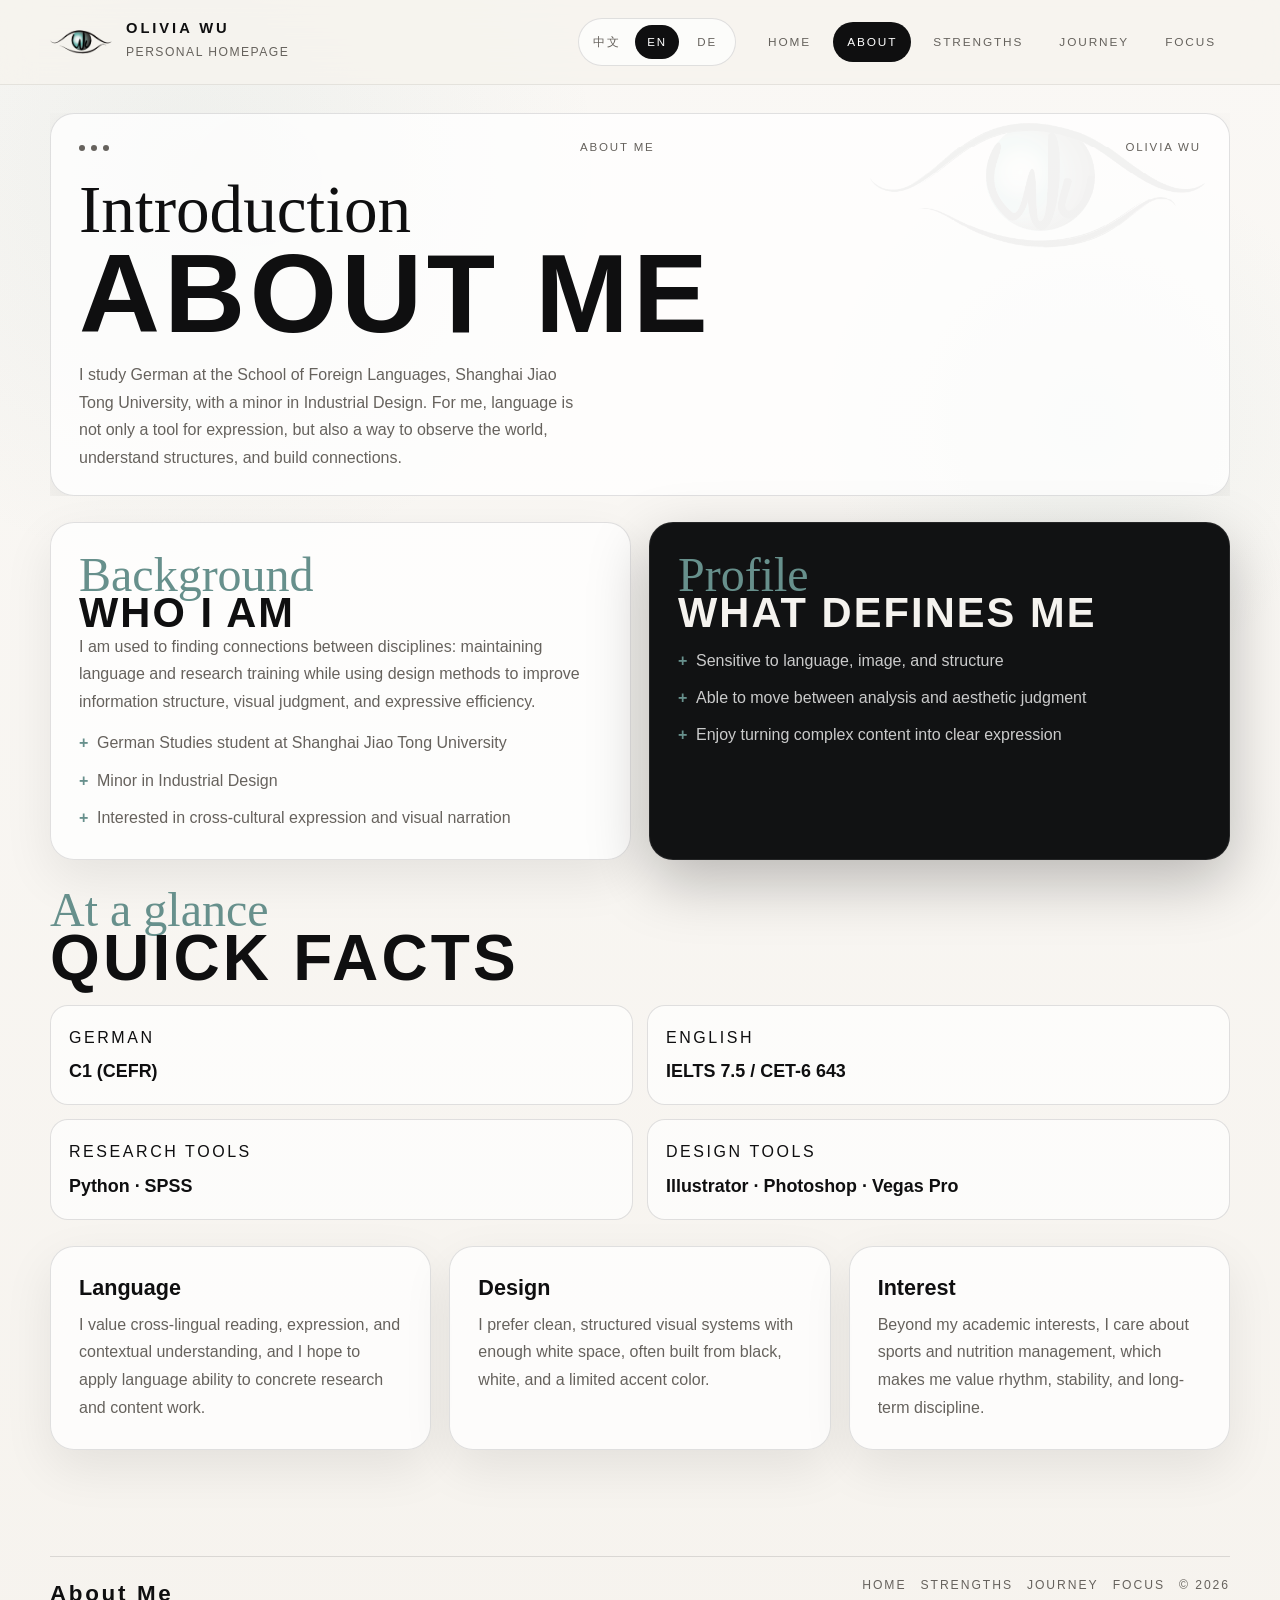
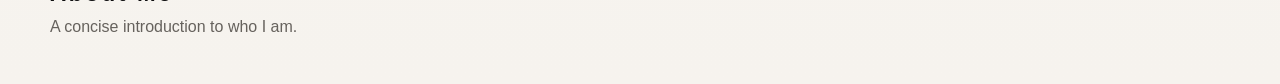
==== education.html @ 940ac545 "初次上传个人主页" ====
﻿<!doctype html>
<html lang="zh-CN">
  <head><meta charset="utf-8"><meta name="viewport" content="width=device-width, initial-scale=1"><title>About | Olivia Wu</title><meta name="description" content="About Olivia Wu."><link rel="icon" href="assets/images/favicon.png" type="image/png"><link rel="stylesheet" href="styles.css"></head>
  <body data-page="about" data-title-key="site_title">
    <header class="site-header"><div class="container header-row"><a class="brand" href="index.html"><img class="brand-logo" src="assets/images/logo-eye.png" alt="Olivia Wu logo"><div class="brand-copy"><strong data-i18n="brand_name"></strong><span data-i18n="brand_subtitle"></span></div></a><div class="header-actions"><div class="lang-switch" aria-label="Language"><button class="lang-btn" type="button" data-lang="zh">中文</button><button class="lang-btn" type="button" data-lang="en">EN</button><button class="lang-btn" type="button" data-lang="de">DE</button></div><button class="nav-toggle" type="button" aria-expanded="false" aria-label="Menu"><span></span><span></span></button><nav class="site-nav" aria-label="Main navigation"><a class="nav-link" data-link="home" data-i18n="nav_home" href="index.html"></a><a class="nav-link" data-link="about" data-i18n="nav_about" href="education.html"></a><a class="nav-link" data-link="strengths" data-i18n="nav_strengths" href="research.html"></a><a class="nav-link" data-link="journey" data-i18n="nav_journey" href="experience.html"></a><a class="nav-link" data-link="focus" data-i18n="nav_focus" href="identity.html"></a></nav></div></div></header>
    <main class="site-main"><div class="container">
      <section class="section reveal watermark-host hero-compact"><div class="section-watermark" aria-hidden="true"><img src="assets/images/logo-eye.png" alt=""></div><article class="hero-card"><div class="topline"><div class="dots"><span></span><span></span><span></span></div><span class="micro" data-i18n="about_top_left"></span><span class="micro" data-i18n="about_top_right"></span></div><p class="script-line" data-i18n="about_script_intro"></p><h1 class="page-word" data-i18n="about_title"></h1><p class="hero-intro" data-i18n="about_intro"></p></article></section>
      <section class="section reveal"><div class="split-layout"><article class="card"><span class="script-accent" data-i18n="about_script_background"></span><h2 class="card-title" data-i18n="about_title_who"></h2><p class="body-copy" data-i18n="about_background_body"></p><ul class="list"><li data-i18n="about_list_1"></li><li data-i18n="about_list_2"></li><li data-i18n="about_list_3"></li></ul></article><article class="card dark"><span class="script-accent" data-i18n="about_script_profile"></span><h2 class="card-title" data-i18n="about_title_profile"></h2><ul class="list"><li data-i18n="about_profile_1"></li><li data-i18n="about_profile_2"></li><li data-i18n="about_profile_3"></li></ul></article></div></section>
      <section class="section reveal"><div class="section-header"><div><span class="script-accent" data-i18n="about_script_facts"></span><h2 class="section-title" data-i18n="about_title_facts"></h2></div></div><div class="stats"><div class="stat-item"><span class="micro" data-i18n="stat_german"></span><strong data-i18n="about_stat_german_value"></strong></div><div class="stat-item"><span class="micro" data-i18n="stat_english"></span><strong data-i18n="about_stat_english_value"></strong></div><div class="stat-item"><span class="micro" data-i18n="stat_research_tools"></span><strong data-i18n="about_stat_research_value"></strong></div><div class="stat-item"><span class="micro" data-i18n="stat_design_tools"></span><strong data-i18n="about_stat_design_value"></strong></div></div></section>
      <section class="section reveal"><div class="grid-3"><article class="card"><h3 data-i18n="about_card_language"></h3><p data-i18n="about_language_body"></p></article><article class="card"><h3 data-i18n="about_card_design"></h3><p data-i18n="about_design_body"></p></article><article class="card"><h3 data-i18n="about_card_interest"></h3><p data-i18n="about_interest_body"></p></article></div></section>
    </div></main>
    <footer class="site-footer"><div class="container footer-row"><div class="footer-copy"><strong data-i18n="about_title"></strong><p data-i18n="footer_about"></p></div><div class="footer-links"><a class="footer-link" data-i18n="nav_home" href="index.html"></a><a class="footer-link" data-i18n="nav_strengths" href="research.html"></a><a class="footer-link" data-i18n="nav_journey" href="experience.html"></a><a class="footer-link" data-i18n="nav_focus" href="identity.html"></a><span class="footer-link">© <span data-year></span></span></div></div></footer>
    <script src="data/content.js"></script><script src="script.js"></script>
  </body>
</html>
---- styles.css ----
﻿:root {
  --paper: #f6f3ee;
  --paper-2: #efebe4;
  --ink: #0f0f10;
  --muted: #66625d;
  --line: rgba(15, 15, 16, 0.12);
  --accent: #67908c;
  --accent-deep: #304745;
  --accent-soft: #95beba;
  --white: #ffffff;
  --shadow: 0 18px 50px rgba(15, 15, 16, 0.08);
  --container: min(1180px, calc(100vw - 40px));
  --radius: 24px;
  --display: Impact, Haettenschweiler, 'Arial Narrow Bold', 'Arial Black', sans-serif;
  --body: 'Segoe UI', 'PingFang SC', 'Microsoft YaHei', sans-serif;
  --script: 'Brush Script MT', 'Segoe Script', cursive;
}

* { box-sizing: border-box; }
html { scroll-behavior: smooth; }
body {
  margin: 0;
  color: var(--ink);
  background:
    radial-gradient(circle at 15% 10%, rgba(103, 144, 140, 0.08), transparent 22%),
    radial-gradient(circle at 85% 25%, rgba(149, 190, 186, 0.10), transparent 16%),
    linear-gradient(180deg, #faf8f5 0%, var(--paper) 100%);
  font-family: var(--body);
  line-height: 1.7;
}
body[data-lang='zh'] .display-word,
body[data-lang='zh'] .page-word {
  font-family: "Songti SC", "STSong", "Noto Serif SC", serif;
  font-weight: 700;
  color: var(--ink);
  letter-spacing: 0.08em;
  line-height: 1.04;
}
body[data-lang='zh'] .display-word {
  font-size: clamp(4.2rem, 12vw, 7rem);
}
body[data-lang='zh'] .page-word {
  font-size: clamp(3.1rem, 9vw, 5.1rem);
}
body[data-lang='zh'] .dark .display-word,
body[data-lang='zh'] .dark .page-word {
  color: #f5f3ef;
}
body::before {
  content: '';
  position: fixed;
  inset: 0;
  pointer-events: none;
  opacity: 0.18;
  background-image:
    linear-gradient(rgba(255,255,255,0.18), rgba(255,255,255,0.18)),
    radial-gradient(circle at 20% 20%, rgba(0,0,0,0.03) 0, transparent 28%),
    radial-gradient(circle at 80% 30%, rgba(0,0,0,0.025) 0, transparent 26%),
    radial-gradient(circle at 40% 70%, rgba(0,0,0,0.02) 0, transparent 22%);
  mix-blend-mode: multiply;
}
img { display: block; max-width: 100%; }
a { color: inherit; text-decoration: none; }
p, ul { margin: 0; }
ul { padding: 0; list-style: none; }
.container { width: var(--container); margin: 0 auto; }

.eyebrow,
.topline,
.micro,
.nav-link,
.pill,
.meta-tag,
.footer-link,
.lang-btn {
  text-transform: uppercase;
  letter-spacing: 0.16em;
}

.site-header {
  position: sticky;
  top: 0;
  z-index: 50;
  backdrop-filter: blur(16px);
  background: rgba(246, 243, 238, 0.84);
  border-bottom: 1px solid rgba(15, 15, 16, 0.08);
}
.header-row {
  display: flex;
  align-items: center;
  justify-content: space-between;
  gap: 20px;
  min-height: 84px;
}
.brand {
  display: flex;
  align-items: center;
  gap: 14px;
  min-width: 0;
}
.brand-logo {
  width: 62px;
  min-width: 62px;
}
.brand-copy strong {
  display: block;
  font: 700 0.92rem/1 var(--display);
  letter-spacing: 0.2em;
}
.brand-copy span {
  display: block;
  margin-top: 6px;
  color: var(--muted);
  font-size: 0.76rem;
  letter-spacing: 0.12em;
  text-transform: uppercase;
}
.header-actions {
  display: flex;
  align-items: center;
  gap: 18px;
}
.lang-switch {
  display: flex;
  align-items: center;
  gap: 6px;
  padding: 6px;
  border: 1px solid var(--line);
  border-radius: 999px;
  background: rgba(255,255,255,0.72);
}
.lang-btn {
  min-width: 44px;
  height: 34px;
  border: 0;
  background: transparent;
  border-radius: 999px;
  color: var(--muted);
  font-size: 0.72rem;
  cursor: pointer;
}
.lang-btn.active {
  background: var(--ink);
  color: var(--white);
}
.nav-toggle {
  display: none;
  width: 46px;
  height: 46px;
  padding: 0;
  border: 1px solid var(--line);
  background: rgba(255,255,255,0.7);
  border-radius: 14px;
}
.nav-toggle span {
  display: block;
  width: 18px;
  height: 2px;
  margin: 4px auto;
  background: var(--ink);
}
.site-nav {
  display: flex;
  align-items: center;
  gap: 8px;
}
.nav-link {
  font-size: 0.74rem;
  color: var(--muted);
  padding: 10px 14px;
  border-radius: 999px;
  transition: 0.2s ease;
}
.nav-link:hover,
.nav-link.active,
.nav-link[aria-current='page'] {
  background: var(--ink);
  color: var(--white);
}

.site-main { padding: 28px 0 80px; }
.section { margin-bottom: 26px; }
.card,
.hero-card,
.timeline-card,
.closing-card,
.feature-box {
  border: 1px solid var(--line);
  border-radius: var(--radius);
  background: rgba(255,255,255,0.74);
  box-shadow: var(--shadow);
  padding: 28px;
}
.dark {
  background: #111213;
  color: #f5f3ef;
  border-color: rgba(255,255,255,0.08);
  box-shadow: 0 22px 60px rgba(0,0,0,0.25);
}
.dark p,
.dark li,
.dark .section-note,
.dark .body-copy { color: rgba(255,255,255,0.76); }
.dark .meta-tag,
.dark .eyebrow,
.dark .pill,
.dark .micro { color: rgba(255,255,255,0.68); }

.topline {
  display: flex;
  align-items: center;
  justify-content: space-between;
  gap: 14px;
  margin-bottom: 18px;
  font-size: 0.72rem;
  color: var(--muted);
}
.dots { display: inline-flex; gap: 6px; }
.dots span { width: 6px; height: 6px; border-radius: 50%; background: currentColor; }
.eyebrow {
  color: var(--accent-deep);
  font-size: 0.78rem;
  font-weight: 700;
  margin-bottom: 14px;
}
.hero-layout,
.split-layout,
.grid-4,
.grid-3,
.grid-2,
.timeline-grid,
.focus-grid,
.footer-row { display: grid; gap: 18px; }
.hero-layout { grid-template-columns: 1.25fr 0.75fr; align-items: stretch; }
.hero-layout-single { grid-template-columns: 1fr; }
.hero-layout-portrait { grid-template-columns: 1.05fr 0.72fr; align-items: center; }
.split-layout,
.grid-2,
.footer-row { grid-template-columns: repeat(2, minmax(0, 1fr)); }
.grid-4 { grid-template-columns: repeat(4, minmax(0, 1fr)); }
.grid-3,
.timeline-grid,
.focus-grid { grid-template-columns: repeat(3, minmax(0, 1fr)); }

.display-word {
  margin: 0;
  font-family: var(--display);
  font-size: clamp(5rem, 16vw, 9.6rem);
  line-height: 0.88;
  letter-spacing: 0.02em;
  color: var(--accent);
  text-transform: uppercase;
}
.page-word {
  margin: 0;
  font-family: var(--display);
  font-size: clamp(4rem, 13vw, 7rem);
  line-height: 0.88;
  letter-spacing: 0.04em;
  text-transform: uppercase;
}
.script-line {
  margin: 0 0 -4px;
  font-family: var(--script);
  font-size: clamp(2.3rem, 6vw, 4.2rem);
  line-height: 1;
  font-weight: 500;
}
.title-stack { position: relative; margin-bottom: 24px; }
.script-line + .page-word {
  margin-top: 6px;
}
.page-word + .hero-intro,
.title-stack + .hero-intro,
.title-stack + .intro-with-portrait {
  margin-top: 18px;
}
.watermark-host {
  position: relative;
  overflow: hidden;
}
.section-watermark {
  position: absolute;
  top: 8px;
  right: 22px;
  width: min(34vw, 340px);
  opacity: 0.18;
  pointer-events: none;
  z-index: 0;
}
.section-watermark img {
  width: 100%;
}
.section-watermark.light-ink {
  opacity: 0.24;
}
.watermark-host .hero-layout,
.watermark-host .section-header,
.watermark-host .grid-4,
.watermark-host .split-layout,
.watermark-host .focus-grid,
.watermark-host .grid-2,
.watermark-host .hero-card,
.watermark-host .feature-box,
.watermark-host .closing-card,
.watermark-host .card {
  position: relative;
  z-index: 1;
}
.hero-intro,
.body-copy,
.section-note,
.card p,
.timeline-card p,
.closing-card p,
.feature-box p {
  color: var(--muted);
  font-size: 1rem;
  line-height: 1.72;
}
.hero-card p + p,
.card p + p,
.timeline-card p + p,
.closing-card p + p,
.feature-box p + p,
.footer-copy p + p {
  margin-top: 1.9em;
}
.hero-intro { max-width: 58ch; }
.intro-with-portrait {
  display: grid;
  grid-template-columns: minmax(0, 1fr) 360px;
  gap: 16px;
  align-items: start;
  position: relative;
}
.intro-copy {
  display: grid;
  gap: 14px;
  position: relative;
  z-index: 2;
}
.hero-actions {
  display: flex;
  flex-wrap: wrap;
  gap: 12px;
  margin-top: 24px;
}
.button {
  display: inline-flex;
  align-items: center;
  justify-content: center;
  min-height: 48px;
  padding: 0 20px;
  border-radius: 999px;
  border: 1px solid var(--ink);
  font-weight: 700;
  transition: 0.2s ease;
}
.button.primary { background: var(--ink); color: var(--white); }
.button.secondary { background: transparent; }
.button:hover { transform: translateY(-1px); }
.meta-row,
.pill-row,
.tags { display: flex; flex-wrap: wrap; gap: 10px; }
.meta-row { margin-top: 20px; }
.pill,
.meta-tag {
  display: inline-flex;
  align-items: center;
  min-height: 38px;
  padding: 0 14px;
  border-radius: 999px;
  border: 1px solid var(--line);
  background: rgba(255,255,255,0.82);
  font-size: 0.76rem;
  color: var(--muted);
}
.dark .pill,
.dark .meta-tag {
  background: rgba(255,255,255,0.06);
  border-color: rgba(255,255,255,0.1);
}
.hero-aside {
  display: flex;
  flex-direction: column;
  justify-content: center;
  min-height: 100%;
  overflow: hidden;
  position: relative;
}
.hero-aside::after {
  content: '';
  position: absolute;
  inset: auto -50px -60px auto;
  width: 210px;
  height: 210px;
  border-radius: 50%;
  background: radial-gradient(circle, rgba(149,190,186,0.8), rgba(149,190,186,0));
  opacity: 0.55;
}
.logo-block {
  position: relative;
  padding: 12px 0;
}
.logo-block img {
  width: 100%;
  max-width: 360px;
  margin-left: auto;
  position: relative;
  z-index: 1;
}
.portrait-stage {
  position: relative;
  display: flex;
  align-items: start;
  justify-content: center;
  padding: 0;
  z-index: 4;
  margin-top: -112px;
  margin-left: -112px;
  margin-right: -12px;
}
.portrait-stage img {
  position: relative;
  z-index: 1;
  width: min(100%, 410px);
  filter: drop-shadow(0 14px 20px rgba(0,0,0,0.04));
}
.hero-compact .hero-card {
  padding-top: 24px;
  padding-bottom: 24px;
}
.home-hero-card .topline {
  margin-bottom: 10px;
}
.home-hero-card .title-stack {
  margin-bottom: 10px;
  z-index: 3;
}
.home-hero-card .script-line {
  margin-bottom: -2px;
}
.home-hero-card .title-stack + .intro-with-portrait {
  margin-top: 10px;
}
.home-hero-card .hero-intro {
  max-width: 42ch;
}
.home-hero-card .meta-row {
  margin-top: 6px;
}
.home-hero-card .hero-actions {
  margin-top: 4px;
}
.home-hero-card {
  padding-top: 16px;
  padding-bottom: 14px;
}
.home-hero-section .section-watermark {
  top: -4px;
  right: 8px;
  width: min(36vw, 390px);
  opacity: 0.18;
}
.accent-bar {
  height: 12px;
  width: 120px;
  margin-top: 24px;
  border-radius: 999px;
  background: linear-gradient(90deg, var(--accent-deep), var(--accent-soft));
}
.section-header {
  display: flex;
  align-items: end;
  justify-content: space-between;
  gap: 20px;
  margin-bottom: 16px;
}
.section-title,
.card-title,
.timeline-title {
  margin: 0;
  font-family: var(--display);
  line-height: 0.95;
  letter-spacing: 0.05em;
  text-transform: uppercase;
}
.section-title { font-size: clamp(2.2rem, 6vw, 4rem); }
.card-title { font-size: clamp(1.7rem, 4vw, 2.6rem); }
.timeline-title { font-size: clamp(1.5rem, 3.3vw, 2.1rem); }
.script-accent {
  display: block;
  margin-bottom: -6px;
  color: var(--accent);
  font-family: var(--script);
  font-size: clamp(1.8rem, 4.4vw, 3rem);
  line-height: 1;
}
.star {
  display: inline-block;
  color: var(--accent);
  font-size: 2rem;
  line-height: 1;
  transform: translateY(2px);
}
.card h3,
.feature-box h3,
.timeline-card h3,
.closing-card h3 {
  margin: 0 0 10px;
  font-size: 1.35rem;
  line-height: 1.2;
}
.number {
  font-family: var(--display);
  font-size: 2rem;
  color: var(--accent);
  margin-bottom: 10px;
  letter-spacing: 0.08em;
}
.list {
  display: grid;
  gap: 10px;
  margin-top: 14px;
}
.list li {
  padding-left: 18px;
  position: relative;
  color: var(--muted);
}
.list li::before {
  content: '+';
  position: absolute;
  left: 0;
  top: 0;
  color: var(--accent);
  font-weight: 700;
}
.dark .list li { color: rgba(255,255,255,0.78); }
.stats {
  display: grid;
  grid-template-columns: repeat(2, minmax(0, 1fr));
  gap: 14px;
}
.stat-item {
  padding: 18px;
  border-radius: 18px;
  border: 1px solid var(--line);
  background: rgba(255,255,255,0.65);
}
.stat-item strong { display: block; margin-top: 5px; font-size: 1.12rem; }
.timeline-card {
  min-height: 100%;
  position: relative;
  overflow: hidden;
}
.timeline-card::after {
  content: '';
  position: absolute;
  inset: auto -30px -30px auto;
  width: 110px;
  height: 110px;
  border-radius: 50%;
  background: radial-gradient(circle, rgba(149,190,186,0.45), transparent 70%);
}
.year {
  margin-bottom: 12px;
  font: 700 0.9rem/1 var(--display);
  letter-spacing: 0.16em;
  color: var(--accent-deep);
}
.quote-line {
  padding: 18px 0 0;
  border-top: 1px solid var(--line);
  font-family: var(--display);
  font-size: clamp(1.8rem, 4vw, 2.8rem);
  letter-spacing: 0.04em;
  line-height: 0.96;
  text-transform: uppercase;
}
.closing-card {
  display: flex;
  flex-direction: column;
  justify-content: space-between;
  min-height: 100%;
}
.site-footer { padding: 0 0 44px; }
.footer-row {
  align-items: start;
  padding-top: 18px;
  border-top: 1px solid var(--line);
}
.footer-copy strong {
  display: block;
  font-family: var(--display);
  font-size: 1.4rem;
  letter-spacing: 0.12em;
}
.footer-copy p { color: var(--muted); }
.footer-links {
  display: flex;
  flex-wrap: wrap;
  gap: 10px 14px;
  justify-content: flex-end;
}
.footer-link { color: var(--muted); font-size: 0.76rem; }

.reveal { opacity: 0; transform: translateY(20px); transition: 0.55s ease; }
.reveal.is-visible { opacity: 1; transform: translateY(0); }

@media (max-width: 1120px) {
  .header-row { align-items: flex-start; padding: 14px 0; }
  .header-actions { flex-direction: column; align-items: flex-end; }
}

@media (max-width: 1024px) {
  .hero-layout,
  .hero-layout-portrait,
  .grid-4,
  .grid-3,
  .timeline-grid,
  .focus-grid,
  .split-layout,
  .grid-2,
  .footer-row { grid-template-columns: repeat(2, minmax(0, 1fr)); }
  .hero-layout,
  .hero-layout-single { grid-template-columns: 1fr; }
  .intro-with-portrait { grid-template-columns: 1fr 0.72fr; }
  .hero-aside { min-height: 340px; }
  .section-watermark {
    width: min(42vw, 260px);
    top: 22px;
  }
}

@media (max-width: 760px) {
  .header-row { align-items: center; }
  .header-actions { align-items: flex-end; }
  .nav-toggle { display: inline-block; }
  .site-nav {
    position: absolute;
    top: calc(100% + 8px);
    left: 20px;
    right: 20px;
    display: none;
    flex-direction: column;
    align-items: stretch;
    padding: 14px;
    border: 1px solid var(--line);
    border-radius: 20px;
    background: rgba(246,243,238,0.96);
    box-shadow: var(--shadow);
  }
  .site-nav.is-open { display: flex; }
  .hero-layout,
  .hero-layout-portrait,
  .split-layout,
  .grid-4,
  .grid-3,
  .grid-2,
  .timeline-grid,
  .focus-grid,
  .stats,
  .footer-row { grid-template-columns: 1fr; }
  .section-header,
  .topline { flex-direction: column; align-items: flex-start; }
  .brand-logo { width: 60px; min-width: 60px; }
  .section-watermark {
    width: 180px;
    top: 14px;
    right: 10px;
    opacity: 0.14;
  }
  .intro-with-portrait {
    grid-template-columns: 1fr;
    gap: 14px;
  }
  .portrait-stage {
    min-height: auto;
    justify-content: flex-start;
    padding-top: 0;
    margin-top: -12px;
    margin-left: 0;
    margin-right: 0;
  }
  .portrait-stage img {
    width: min(100%, 220px);
  }
  .card,
  .hero-card,
  .timeline-card,
  .closing-card,
  .feature-box { padding: 22px; }
}
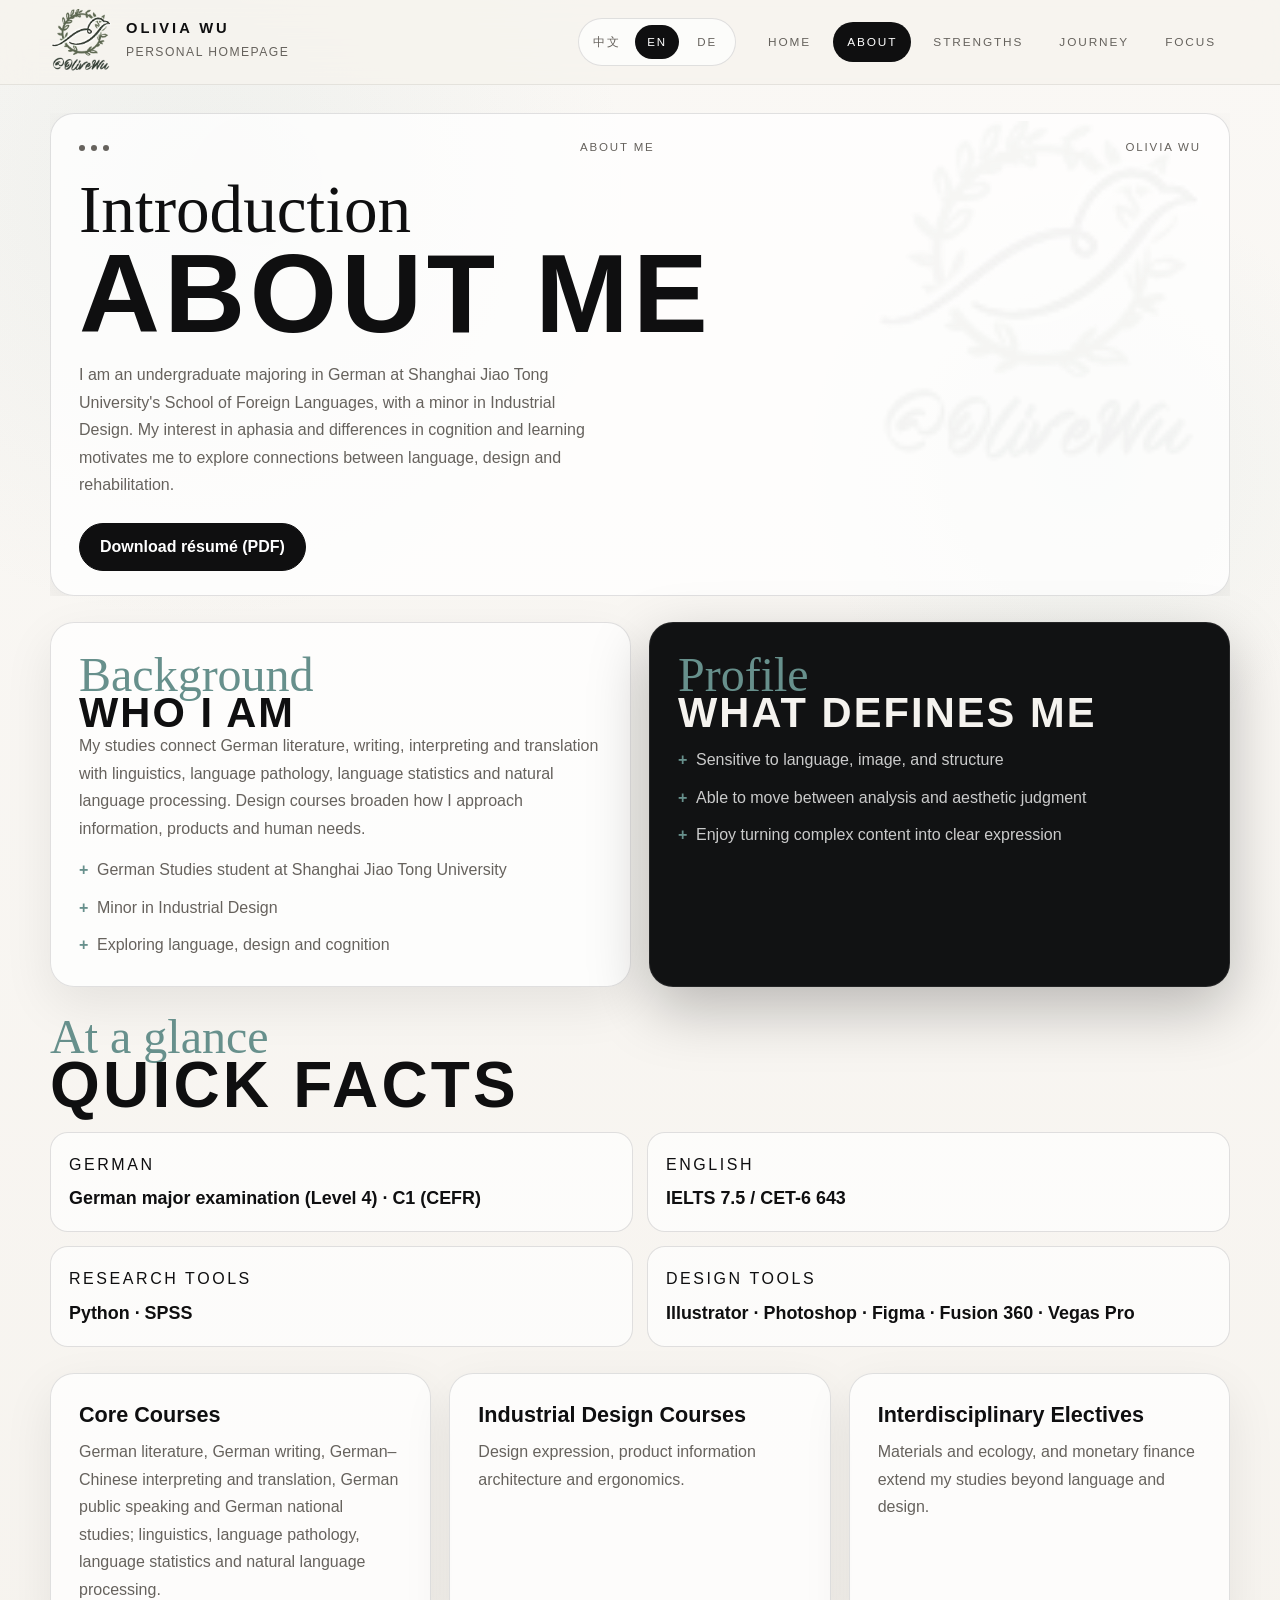
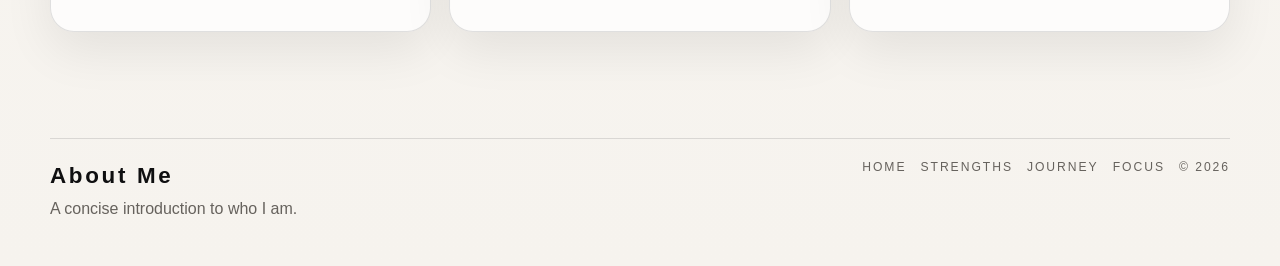
==== commit c6d9a0cc: "Update resume, portrait and personal branding" ====
--- a/education.html
+++ b/education.html
@@ -1,10 +1,10 @@
-﻿<!doctype html>
+<!doctype html>
 <html lang="zh-CN">
   <head><meta charset="utf-8"><meta name="viewport" content="width=device-width, initial-scale=1"><title>About | Olivia Wu</title><meta name="description" content="About Olivia Wu."><link rel="icon" href="assets/images/favicon.png" type="image/png"><link rel="stylesheet" href="styles.css"></head>
   <body data-page="about" data-title-key="site_title">
-    <header class="site-header"><div class="container header-row"><a class="brand" href="index.html"><img class="brand-logo" src="assets/images/logo-eye.png" alt="Olivia Wu logo"><div class="brand-copy"><strong data-i18n="brand_name"></strong><span data-i18n="brand_subtitle"></span></div></a><div class="header-actions"><div class="lang-switch" aria-label="Language"><button class="lang-btn" type="button" data-lang="zh">中文</button><button class="lang-btn" type="button" data-lang="en">EN</button><button class="lang-btn" type="button" data-lang="de">DE</button></div><button class="nav-toggle" type="button" aria-expanded="false" aria-label="Menu"><span></span><span></span></button><nav class="site-nav" aria-label="Main navigation"><a class="nav-link" data-link="home" data-i18n="nav_home" href="index.html"></a><a class="nav-link" data-link="about" data-i18n="nav_about" href="education.html"></a><a class="nav-link" data-link="strengths" data-i18n="nav_strengths" href="research.html"></a><a class="nav-link" data-link="journey" data-i18n="nav_journey" href="experience.html"></a><a class="nav-link" data-link="focus" data-i18n="nav_focus" href="identity.html"></a></nav></div></div></header>
+    <header class="site-header"><div class="container header-row"><a class="brand" href="index.html"><img class="brand-logo" src="assets/images/logo.png" alt="Olivia Wu logo"><div class="brand-copy"><strong data-i18n="brand_name"></strong><span data-i18n="brand_subtitle"></span></div></a><div class="header-actions"><div class="lang-switch" aria-label="Language"><button class="lang-btn" type="button" data-lang="zh">中文</button><button class="lang-btn" type="button" data-lang="en">EN</button><button class="lang-btn" type="button" data-lang="de">DE</button></div><button class="nav-toggle" type="button" aria-expanded="false" aria-label="Menu"><span></span><span></span></button><nav class="site-nav" aria-label="Main navigation"><a class="nav-link" data-link="home" data-i18n="nav_home" href="index.html"></a><a class="nav-link" data-link="about" data-i18n="nav_about" href="education.html"></a><a class="nav-link" data-link="strengths" data-i18n="nav_strengths" href="research.html"></a><a class="nav-link" data-link="journey" data-i18n="nav_journey" href="experience.html"></a><a class="nav-link" data-link="focus" data-i18n="nav_focus" href="identity.html"></a></nav></div></div></header>
     <main class="site-main"><div class="container">
-      <section class="section reveal watermark-host hero-compact"><div class="section-watermark" aria-hidden="true"><img src="assets/images/logo-eye.png" alt=""></div><article class="hero-card"><div class="topline"><div class="dots"><span></span><span></span><span></span></div><span class="micro" data-i18n="about_top_left"></span><span class="micro" data-i18n="about_top_right"></span></div><p class="script-line" data-i18n="about_script_intro"></p><h1 class="page-word" data-i18n="about_title"></h1><p class="hero-intro" data-i18n="about_intro"></p></article></section>
+      <section class="section reveal watermark-host hero-compact"><div class="section-watermark" aria-hidden="true"><img src="assets/images/logo.png" alt=""></div><article class="hero-card"><div class="topline"><div class="dots"><span></span><span></span><span></span></div><span class="micro" data-i18n="about_top_left"></span><span class="micro" data-i18n="about_top_right"></span></div><p class="script-line" data-i18n="about_script_intro"></p><h1 class="page-word" data-i18n="about_title"></h1><p class="hero-intro" data-i18n="about_intro"></p><div class="hero-actions"><a class="button primary" data-i18n="resume_download" href="assets/documents/Olivia-Wu-Resume.pdf" download="Olivia-Wu-Resume.pdf" type="application/pdf">下载简历（PDF）</a></div></article></section>
       <section class="section reveal"><div class="split-layout"><article class="card"><span class="script-accent" data-i18n="about_script_background"></span><h2 class="card-title" data-i18n="about_title_who"></h2><p class="body-copy" data-i18n="about_background_body"></p><ul class="list"><li data-i18n="about_list_1"></li><li data-i18n="about_list_2"></li><li data-i18n="about_list_3"></li></ul></article><article class="card dark"><span class="script-accent" data-i18n="about_script_profile"></span><h2 class="card-title" data-i18n="about_title_profile"></h2><ul class="list"><li data-i18n="about_profile_1"></li><li data-i18n="about_profile_2"></li><li data-i18n="about_profile_3"></li></ul></article></div></section>
       <section class="section reveal"><div class="section-header"><div><span class="script-accent" data-i18n="about_script_facts"></span><h2 class="section-title" data-i18n="about_title_facts"></h2></div></div><div class="stats"><div class="stat-item"><span class="micro" data-i18n="stat_german"></span><strong data-i18n="about_stat_german_value"></strong></div><div class="stat-item"><span class="micro" data-i18n="stat_english"></span><strong data-i18n="about_stat_english_value"></strong></div><div class="stat-item"><span class="micro" data-i18n="stat_research_tools"></span><strong data-i18n="about_stat_research_value"></strong></div><div class="stat-item"><span class="micro" data-i18n="stat_design_tools"></span><strong data-i18n="about_stat_design_value"></strong></div></div></section>
       <section class="section reveal"><div class="grid-3"><article class="card"><h3 data-i18n="about_card_language"></h3><p data-i18n="about_language_body"></p></article><article class="card"><h3 data-i18n="about_card_design"></h3><p data-i18n="about_design_body"></p></article><article class="card"><h3 data-i18n="about_card_interest"></h3><p data-i18n="about_interest_body"></p></article></div></section>
--- a/styles.css
+++ b/styles.css
@@ -100,7 +100,9 @@
 }
 .brand-logo {
   width: 62px;
+  height: 66px;
   min-width: 62px;
+  object-fit: contain;
 }
 .brand-copy strong {
   display: block;
@@ -197,7 +199,6 @@
   border-color: rgba(255,255,255,0.08);
   box-shadow: 0 22px 60px rgba(0,0,0,0.25);
 }
-.dark p,
 .dark li,
 .dark .section-note,
 .dark .body-copy { color: rgba(255,255,255,0.76); }
@@ -318,6 +319,7 @@
   font-size: 1rem;
   line-height: 1.72;
 }
+.dark p { color: rgba(255,255,255,0.76); }
 .hero-card p + p,
 .card p + p,
 .timeline-card p + p,
@@ -417,15 +419,22 @@
   justify-content: center;
   padding: 0;
   z-index: 4;
-  margin-top: -112px;
-  margin-left: -112px;
-  margin-right: -12px;
+  margin-top: -96px;
+  margin-left: 0;
+  margin-right: 0;
+  border-radius: 20px;
+  overflow: hidden;
+  background: var(--white);
+  border: 1px solid var(--line);
 }
 .portrait-stage img {
   position: relative;
   z-index: 1;
-  width: min(100%, 410px);
-  filter: drop-shadow(0 14px 20px rgba(0,0,0,0.04));
+  width: 100%;
+  height: auto;
+  aspect-ratio: 4 / 5;
+  object-fit: cover;
+  object-position: center bottom;
 }
 .hero-compact .hero-card {
   padding-top: 24px;
@@ -549,7 +558,8 @@
   border: 1px solid var(--line);
   background: rgba(255,255,255,0.65);
 }
-.stat-item strong { display: block; margin-top: 5px; font-size: 1.12rem; }
+.stat-item strong { display: block; margin-top: 5px; font-size: 1.12rem; overflow-wrap: anywhere; }
+.card h3, .list li { overflow-wrap: anywhere; }
 .timeline-card {
   min-height: 100%;
   position: relative;
@@ -570,6 +580,7 @@
   letter-spacing: 0.16em;
   color: var(--accent-deep);
 }
+.dark .year { color: var(--accent-soft); }
 .quote-line {
   padding: 18px 0 0;
   border-top: 1px solid var(--line);
@@ -627,6 +638,7 @@
   .hero-layout,
   .hero-layout-single { grid-template-columns: 1fr; }
   .intro-with-portrait { grid-template-columns: 1fr 0.72fr; }
+  .portrait-stage { margin-top: 0; }
   .hero-aside { min-height: 340px; }
   .section-watermark {
     width: min(42vw, 260px);
@@ -680,12 +692,14 @@
     min-height: auto;
     justify-content: flex-start;
     padding-top: 0;
-    margin-top: -12px;
+    margin-top: 6px;
     margin-left: 0;
     margin-right: 0;
+    width: min(100%, 320px);
+    justify-self: center;
   }
   .portrait-stage img {
-    width: min(100%, 220px);
+    width: 100%;
   }
   .card,
   .hero-card,
